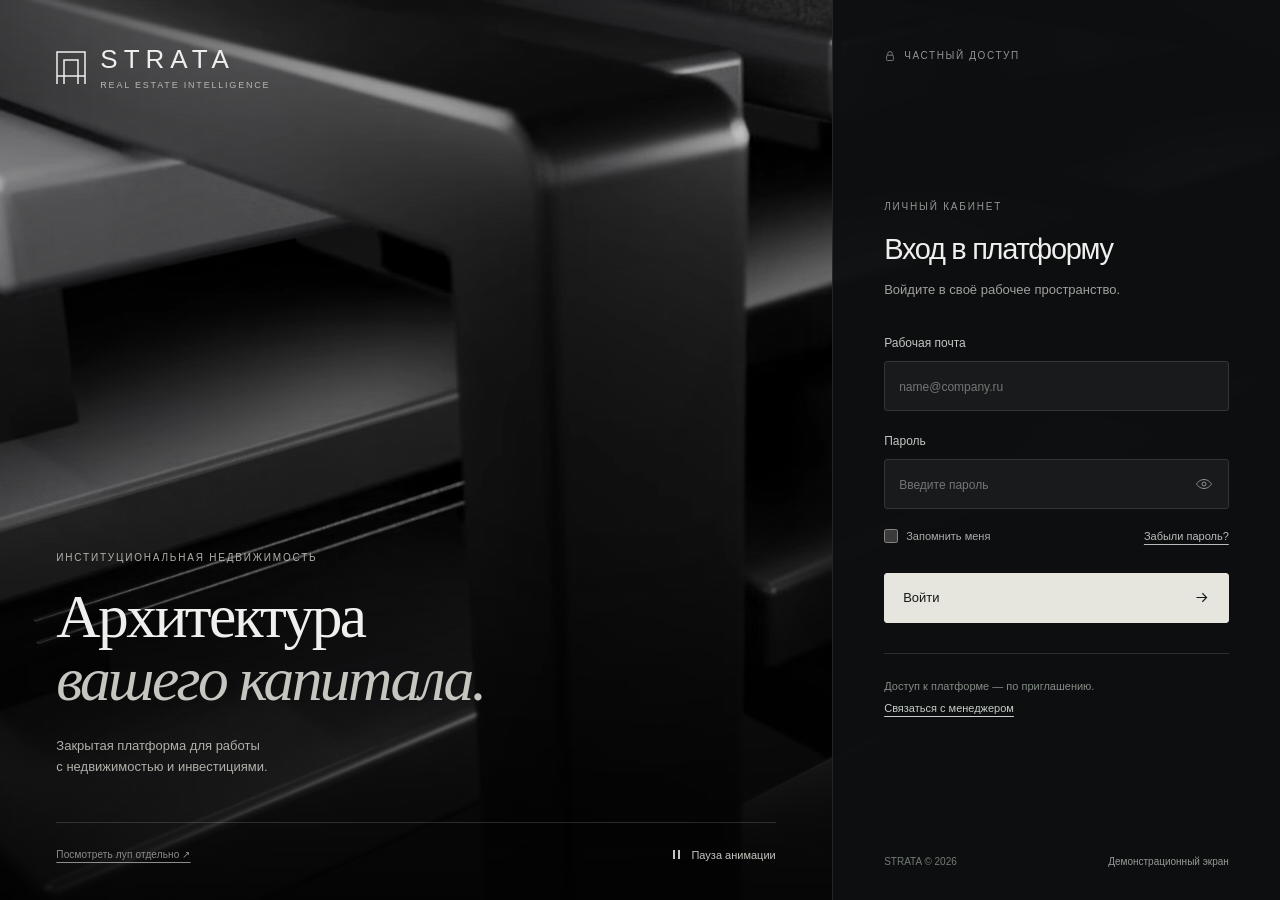
==== strata/index.html @ de1b624f "Add isolated architectural loop demo under strata" ====
<!doctype html>
<html lang="ru">
<head>
<meta charset="utf-8"><meta name="viewport" content="width=device-width,initial-scale=1">
<title>STRATA — вход в платформу · концепт</title>
<meta name="color-scheme" content="dark"><meta name="robots" content="noindex,nofollow">
<style>
:root{--canvas:#020202;--panel:#101112;--ink:#efefed;--muted:#a0a09e;--line:#333536;--field:#181a1b;--accent:#e6e6df;--body:"Helvetica Neue",Helvetica,Arial,sans-serif;--display:"Iowan Old Style",Baskerville,Georgia,serif}
*{box-sizing:border-box}body{margin:0;background:var(--canvas);color:var(--ink);font:14px/1.5 var(--body);-webkit-font-smoothing:antialiased}button,input,a{-webkit-tap-highlight-color:transparent}button,input{font:inherit}button,a{touch-action:manipulation}button{cursor:pointer}a{color:inherit;text-underline-offset:4px}a:hover{color:#fff}button:focus-visible,a:focus-visible,input:focus-visible{outline:2px solid #e6e6df;outline-offset:4px}
.screen{position:relative;isolation:isolate;min-height:100svh;display:grid;grid-template-columns:minmax(0,1fr) minmax(420px,35%);overflow:hidden}
.backdrop{position:absolute;z-index:-3;inset:0;background:#020202}.backdrop video{width:100%;height:100%;position:absolute;inset:0;object-fit:cover;object-position:24% center}.scrim{position:absolute;inset:0;z-index:-2;background:linear-gradient(180deg,rgba(2,2,2,.18) 0%,transparent 35%,rgba(2,2,2,.08) 57%,rgba(2,2,2,.86) 100%),linear-gradient(90deg,rgba(2,2,2,.12),transparent 52%,rgba(2,2,2,.32))}
.art{min-height:100svh;display:flex;flex-direction:column;padding:46px clamp(32px,4.4vw,80px) 32px;position:relative}.brand{display:inline-flex;gap:14px;align-items:center;width:max-content;text-decoration:none}.symbol{width:30px;height:34px}.wordmark{font-size:26px;line-height:1;letter-spacing:.23em;font-weight:500}.brand-sub{font-size:9px;line-height:1;letter-spacing:.2em;color:#b6b6b0;margin-top:9px;text-transform:uppercase}
.art-copy{margin-top:auto;padding:160px 0 44px;max-width:650px}.eyebrow{font-size:10px;letter-spacing:.18em;color:#b1b1ab;margin:0 0 20px;text-transform:uppercase}.art-copy h1{font:400 clamp(46px,4.8vw,76px)/1.02 var(--display);letter-spacing:-.042em;margin:0;text-wrap:balance}.art-copy h1 em{font-weight:400;color:#c5c6c0}.art-copy p:last-child{max-width:320px;color:#b0b0aa;font-size:13px;line-height:1.65;margin:24px 0 0}
.art-footer{display:flex;justify-content:space-between;gap:18px;align-items:center;border-top:1px solid #ffffff24;padding-top:19px;color:#8d8f8b;font-size:10px;letter-spacing:.015em}.motion-toggle{border:0;background:none;color:#c4c5c0;display:inline-flex;align-items:center;gap:8px;padding:5px 0;font-size:11px;white-space:nowrap}.motion-icon{width:10px;height:10px;display:flex;gap:3px}.motion-icon:before,.motion-icon:after{content:"";display:block;width:2px;height:9px;background:currentColor}.motion-toggle[aria-pressed="true"] .motion-icon:before{width:0;height:0;border-left:7px solid currentColor;border-top:5px solid transparent;border-bottom:5px solid transparent;background:none}.motion-toggle[aria-pressed="true"] .motion-icon:after{display:none}
.login-side{position:relative;min-height:100svh;padding:48px clamp(32px,4vw,72px) 31px;display:flex;flex-direction:column;background:rgba(14,15,16,.96);border-left:1px solid #ffffff17}.access-label{display:flex;align-items:center;gap:8px;color:#929593;font-size:10px;letter-spacing:.16em}.access-label svg{width:12px;height:12px}.form-wrap{width:100%;max-width:360px;margin:auto; padding:62px 0}.form-kicker{color:#929593;font-size:10px;letter-spacing:.18em;margin:0 0 18px}.form-wrap h2{font-size:29px;line-height:1.2;font-weight:400;letter-spacing:-.045em;margin:0 0 12px}.intro{color:var(--muted);line-height:1.65;font-size:13px;margin:0 0 34px}.field{margin-top:21px}.field label{font-size:12px;display:block;color:#c4c6c3;margin-bottom:9px}.field input{height:50px;border:1px solid var(--line);background:var(--field);border-radius:3px;padding:0 14px;width:100%;color:#eee;transition:border-color .15s}.field input:hover{border-color:#505453}.field input:focus{outline:0;border-color:#a7ada9;box-shadow:0 0 0 3px #ffffff0b}.field input::placeholder{color:#727775;font-size:12px}.password-shell{position:relative}.password-shell input{padding-right:48px}.show-password{position:absolute;right:5px;top:5px;width:40px;height:40px;border:0;background:none;color:#929995;display:grid;place-items:center}.show-password svg{width:18px;height:18px}.form-options{display:flex;gap:12px;justify-content:space-between;align-items:center;margin:19px 0 28px;color:#a8ada9;font-size:11px}.remember{display:inline-flex;align-items:center;gap:8px;cursor:pointer}.remember input{margin:0;width:14px;height:14px;accent-color:#c5cbc5}.text-button{padding:0;background:none;border:0;color:#b8bdb9;font-size:11px;text-decoration:underline;text-underline-offset:4px}.submit{height:50px;width:100%;display:flex;align-items:center;justify-content:space-between;padding:0 18px;border:1px solid var(--accent);border-radius:3px;background:var(--accent);color:#161a17;font-size:13px;font-weight:500;transition:background .15s}.submit:hover{background:#fff}.submit svg{width:17px;height:17px}.invite{border-top:1px solid #2c2f2d;margin:30px 0 0;padding-top:23px;color:#858d87;font-size:11px;line-height:1.75}.invite button{font-size:11px;color:#c6cec8;display:block;margin-top:3px}.side-footer{display:flex;align-items:center;justify-content:space-between;color:#747c76;font-size:10px;gap:10px}.demo-note{color:#939b95}.status{color:#c6cec8;background:#ffffff06;border:1px solid #ffffff18;border-radius:3px;padding:12px;font-size:12px;margin:18px 0 0}.status:empty{display:none}
@media(min-width:1800px){.form-wrap{max-width:380px}.form-wrap h2{font-size:33px}.field input,.submit{height:54px}}
@media(max-width:1000px){.screen{grid-template-columns:minmax(0,1fr) 420px}.art{padding-left:32px;padding-right:28px}.art-copy h1{font-size:46px}.art-copy p:last-child{max-width:260px}.login-side{padding-left:35px;padding-right:35px}.art-footer>span{max-width:140px}}
@media(max-width:740px){.screen{display:block;min-height:100svh;overflow:visible}.backdrop{position:fixed}.backdrop video{object-position:36% center}.scrim{position:fixed;background:linear-gradient(180deg,rgba(2,2,2,.18),rgba(2,2,2,.36) 23%,rgba(2,2,2,.82) 70%)}.art{min-height:0;padding:29px 26px 0;display:block}.wordmark{font-size:22px}.symbol{width:26px;height:30px}.brand-sub{font-size:8px}.art-copy{padding:40px 0 28px}.eyebrow{font-size:9px;margin-bottom:13px}.art-copy h1{font-size:37px;max-width:300px;line-height:1.02}.art-copy h1 em{font-style:normal}.art-copy p:last-child{display:none}.art-footer{position:absolute;top:30px;right:26px;border:0;padding:0}.art-footer>span{display:none}.motion-toggle .motion-label{display:none}.motion-toggle{padding:8px}.login-side{min-height:0;margin:0 14px 16px;padding:26px 23px 20px;border:1px solid #ffffff20;border-radius:5px;background:rgba(14,15,16,.95)}.access-label{font-size:9px}.form-wrap{max-width:none;margin:0;padding:29px 0 32px}.form-wrap h2{font-size:27px}.form-kicker{display:none}.intro{margin-bottom:25px}.field{margin-top:18px}.form-options{margin:18px 0 24px}.invite{margin-top:25px;padding-top:20px}.side-footer{font-size:9px}.form-wrap h2{letter-spacing:-.035em}}
@media(prefers-reduced-motion:reduce){*{scroll-behavior:auto;transition:none!important}.backdrop video{display:none}.backdrop{background:#020202 url('assets/poster.jpg') center/cover no-repeat}.motion-toggle{display:none}}
</style>
</head>
<body>
<main class="screen">
<div class="backdrop" aria-hidden="true"><video id="background-film" autoplay muted loop playsinline preload="auto" poster="assets/poster.jpg"><source src="assets/architecture.webm" type="video/webm"><source src="assets/architecture.mp4" type="video/mp4"></video></div><div class="scrim" aria-hidden="true"></div>
<section class="art" aria-label="STRATA — платформа недвижимости">
<div class="brand"><svg class="symbol" viewBox="0 0 30 34" fill="none" aria-hidden="true"><path d="M1 33V1h28v32M8 33V9h14v24M1 25h28" stroke="currentColor" stroke-width="1.5"/></svg><div><div class="wordmark">STRATA</div><div class="brand-sub">Real estate intelligence</div></div></div>
<div class="art-copy"><p class="eyebrow">Институциональная недвижимость</p><h1>Архитектура<br><em>вашего капитала.</em></h1><p>Закрытая платформа для работы<br>с недвижимостью и инвестициями.</p></div>
<div class="art-footer"><a href="loop.html">Посмотреть луп отдельно ↗</a><button class="motion-toggle" type="button" id="motion-toggle" aria-label="Приостановить анимацию фона" aria-pressed="false"><span class="motion-icon" aria-hidden="true"></span><span class="motion-label">Пауза анимации</span></button></div>
</section>
<section class="login-side" aria-labelledby="login-title">
<div class="access-label"><svg viewBox="0 0 16 16" fill="none" aria-hidden="true"><rect x="3.5" y="7" width="9" height="7" rx="1" stroke="currentColor"/><path d="M5 7V5a3 3 0 016 0v2" stroke="currentColor"/></svg>ЧАСТНЫЙ ДОСТУП</div>
<div class="form-wrap"><p class="form-kicker">ЛИЧНЫЙ КАБИНЕТ</p><h2 id="login-title">Вход в платформу</h2><p class="intro">Войдите в своё рабочее пространство.</p>
<form id="login-form" action="#" novalidate>
<div class="field"><label for="email">Рабочая почта</label><input id="email" type="email" inputmode="email" autocomplete="off" placeholder="name@company.ru" required></div>
<div class="field"><label for="password">Пароль</label><div class="password-shell"><input id="password" type="password" autocomplete="off" placeholder="Введите пароль" required minlength="6"><button id="show-password" type="button" class="show-password" aria-label="Показать пароль" aria-pressed="false"><svg viewBox="0 0 24 24" fill="none" aria-hidden="true"><path d="M2 12s3.5-6 10-6 10 6 10 6-3.5 6-10 6S2 12 2 12Z" stroke="currentColor" stroke-width="1.3"/><circle cx="12" cy="12" r="2.7" stroke="currentColor" stroke-width="1.3"/></svg></button></div></div>
<div class="form-options"><label class="remember"><input type="checkbox" id="remember">Запомнить меня</label><button type="button" id="forgot" class="text-button">Забыли пароль?</button></div>
<button type="submit" class="submit"><span>Войти</span><svg viewBox="0 0 20 20" fill="none" aria-hidden="true"><path d="M4 10h12m-5-5 5 5-5 5" stroke="currentColor" stroke-width="1.3"/></svg></button>
<p class="status" role="status" id="status"></p>
</form>
<p class="invite">Доступ к платформе — по приглашению.<button type="button" id="contact" class="text-button">Связаться с менеджером</button></p>
</div>
<footer class="side-footer"><span>STRATA © 2026</span><span class="demo-note">Демонстрационный экран</span></footer>
</section>
</main>
<script>
const film=document.getElementById('background-film');
const motion=document.getElementById('motion-toggle');
const reduced=window.matchMedia('(prefers-reduced-motion: reduce)');
if(reduced.matches){film.pause();film.removeAttribute('autoplay')}
motion.addEventListener('click',()=>{if(film.paused){film.play().catch(()=>{});motion.setAttribute('aria-pressed','false');motion.setAttribute('aria-label','Приостановить анимацию фона');motion.querySelector('.motion-label').textContent='Пауза анимации'}else{film.pause();motion.setAttribute('aria-pressed','true');motion.setAttribute('aria-label','Включить анимацию фона');motion.querySelector('.motion-label').textContent='Продолжить анимацию'}});
const password=document.getElementById('password');const show=document.getElementById('show-password');
show.addEventListener('click',()=>{const visible=password.type==='password';password.type=visible?'text':'password';show.setAttribute('aria-pressed',String(visible));show.setAttribute('aria-label',visible?'Скрыть пароль':'Показать пароль')});
const status=document.getElementById('status');
document.getElementById('login-form').addEventListener('submit',e=>{e.preventDefault();status.textContent='Это демонстрация интерфейса. Данные не отправляются.'});
document.getElementById('forgot').addEventListener('click',()=>{status.textContent='В рабочей версии здесь откроется восстановление доступа.'});
document.getElementById('contact').addEventListener('click',()=>{status.textContent='Это демонстрационный экран. Форма обращения не подключена.'});
</script>
</body>
</html>
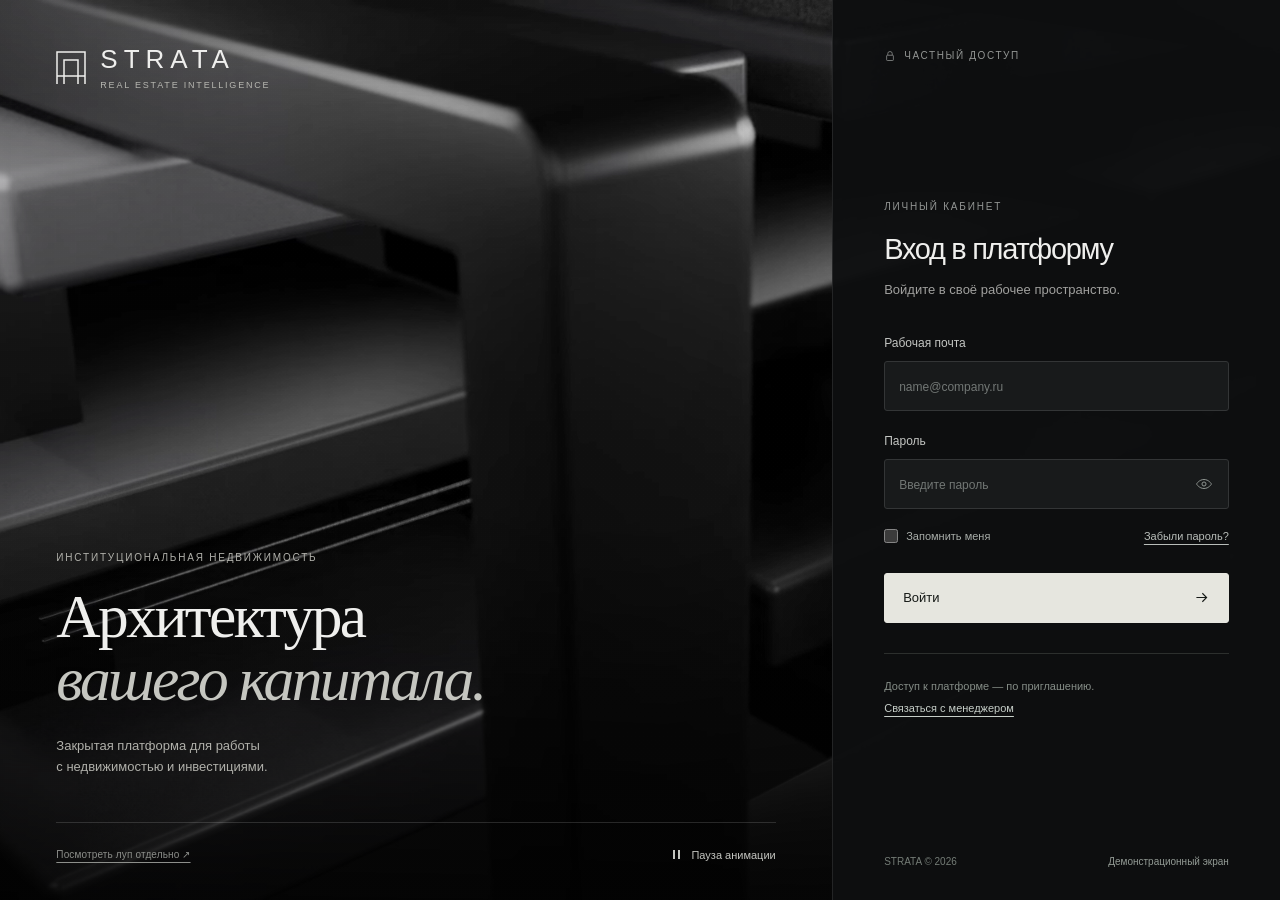
==== commit 858f72c9: "Keep separate-loop link clear of mobile header" ====
--- a/strata/index.html
+++ b/strata/index.html
@@ -15,7 +15,7 @@
 .login-side{position:relative;min-height:100svh;padding:48px clamp(32px,4vw,72px) 31px;display:flex;flex-direction:column;background:rgba(14,15,16,.96);border-left:1px solid #ffffff17}.access-label{display:flex;align-items:center;gap:8px;color:#929593;font-size:10px;letter-spacing:.16em}.access-label svg{width:12px;height:12px}.form-wrap{width:100%;max-width:360px;margin:auto; padding:62px 0}.form-kicker{color:#929593;font-size:10px;letter-spacing:.18em;margin:0 0 18px}.form-wrap h2{font-size:29px;line-height:1.2;font-weight:400;letter-spacing:-.045em;margin:0 0 12px}.intro{color:var(--muted);line-height:1.65;font-size:13px;margin:0 0 34px}.field{margin-top:21px}.field label{font-size:12px;display:block;color:#c4c6c3;margin-bottom:9px}.field input{height:50px;border:1px solid var(--line);background:var(--field);border-radius:3px;padding:0 14px;width:100%;color:#eee;transition:border-color .15s}.field input:hover{border-color:#505453}.field input:focus{outline:0;border-color:#a7ada9;box-shadow:0 0 0 3px #ffffff0b}.field input::placeholder{color:#727775;font-size:12px}.password-shell{position:relative}.password-shell input{padding-right:48px}.show-password{position:absolute;right:5px;top:5px;width:40px;height:40px;border:0;background:none;color:#929995;display:grid;place-items:center}.show-password svg{width:18px;height:18px}.form-options{display:flex;gap:12px;justify-content:space-between;align-items:center;margin:19px 0 28px;color:#a8ada9;font-size:11px}.remember{display:inline-flex;align-items:center;gap:8px;cursor:pointer}.remember input{margin:0;width:14px;height:14px;accent-color:#c5cbc5}.text-button{padding:0;background:none;border:0;color:#b8bdb9;font-size:11px;text-decoration:underline;text-underline-offset:4px}.submit{height:50px;width:100%;display:flex;align-items:center;justify-content:space-between;padding:0 18px;border:1px solid var(--accent);border-radius:3px;background:var(--accent);color:#161a17;font-size:13px;font-weight:500;transition:background .15s}.submit:hover{background:#fff}.submit svg{width:17px;height:17px}.invite{border-top:1px solid #2c2f2d;margin:30px 0 0;padding-top:23px;color:#858d87;font-size:11px;line-height:1.75}.invite button{font-size:11px;color:#c6cec8;display:block;margin-top:3px}.side-footer{display:flex;align-items:center;justify-content:space-between;color:#747c76;font-size:10px;gap:10px}.demo-note{color:#939b95}.status{color:#c6cec8;background:#ffffff06;border:1px solid #ffffff18;border-radius:3px;padding:12px;font-size:12px;margin:18px 0 0}.status:empty{display:none}
 @media(min-width:1800px){.form-wrap{max-width:380px}.form-wrap h2{font-size:33px}.field input,.submit{height:54px}}
 @media(max-width:1000px){.screen{grid-template-columns:minmax(0,1fr) 420px}.art{padding-left:32px;padding-right:28px}.art-copy h1{font-size:46px}.art-copy p:last-child{max-width:260px}.login-side{padding-left:35px;padding-right:35px}.art-footer>span{max-width:140px}}
-@media(max-width:740px){.screen{display:block;min-height:100svh;overflow:visible}.backdrop{position:fixed}.backdrop video{object-position:36% center}.scrim{position:fixed;background:linear-gradient(180deg,rgba(2,2,2,.18),rgba(2,2,2,.36) 23%,rgba(2,2,2,.82) 70%)}.art{min-height:0;padding:29px 26px 0;display:block}.wordmark{font-size:22px}.symbol{width:26px;height:30px}.brand-sub{font-size:8px}.art-copy{padding:40px 0 28px}.eyebrow{font-size:9px;margin-bottom:13px}.art-copy h1{font-size:37px;max-width:300px;line-height:1.02}.art-copy h1 em{font-style:normal}.art-copy p:last-child{display:none}.art-footer{position:absolute;top:30px;right:26px;border:0;padding:0}.art-footer>span{display:none}.motion-toggle .motion-label{display:none}.motion-toggle{padding:8px}.login-side{min-height:0;margin:0 14px 16px;padding:26px 23px 20px;border:1px solid #ffffff20;border-radius:5px;background:rgba(14,15,16,.95)}.access-label{font-size:9px}.form-wrap{max-width:none;margin:0;padding:29px 0 32px}.form-wrap h2{font-size:27px}.form-kicker{display:none}.intro{margin-bottom:25px}.field{margin-top:18px}.form-options{margin:18px 0 24px}.invite{margin-top:25px;padding-top:20px}.side-footer{font-size:9px}.form-wrap h2{letter-spacing:-.035em}}
+@media(max-width:740px){.screen{display:block;min-height:100svh;overflow:visible}.backdrop{position:fixed}.backdrop video{object-position:36% center}.scrim{position:fixed;background:linear-gradient(180deg,rgba(2,2,2,.18),rgba(2,2,2,.36) 23%,rgba(2,2,2,.82) 70%)}.art{min-height:0;padding:29px 26px 0;display:block}.wordmark{font-size:22px}.symbol{width:26px;height:30px}.brand-sub{font-size:8px}.art-copy{padding:40px 0 28px}.eyebrow{font-size:9px;margin-bottom:13px}.art-copy h1{font-size:37px;max-width:300px;line-height:1.02}.art-copy h1 em{font-style:normal}.art-copy p:last-child{display:none}.art-footer{position:absolute;top:30px;right:26px;border:0;padding:0}.art-footer>span,.art-footer>a{display:none}.motion-toggle .motion-label{display:none}.motion-toggle{padding:8px}.login-side{min-height:0;margin:0 14px 16px;padding:26px 23px 20px;border:1px solid #ffffff20;border-radius:5px;background:rgba(14,15,16,.95)}.access-label{font-size:9px}.form-wrap{max-width:none;margin:0;padding:29px 0 32px}.form-wrap h2{font-size:27px}.form-kicker{display:none}.intro{margin-bottom:25px}.field{margin-top:18px}.form-options{margin:18px 0 24px}.invite{margin-top:25px;padding-top:20px}.side-footer{font-size:9px}.form-wrap h2{letter-spacing:-.035em}}
 @media(prefers-reduced-motion:reduce){*{scroll-behavior:auto;transition:none!important}.backdrop video{display:none}.backdrop{background:#020202 url('assets/poster.jpg') center/cover no-repeat}.motion-toggle{display:none}}
 </style>
 </head>
